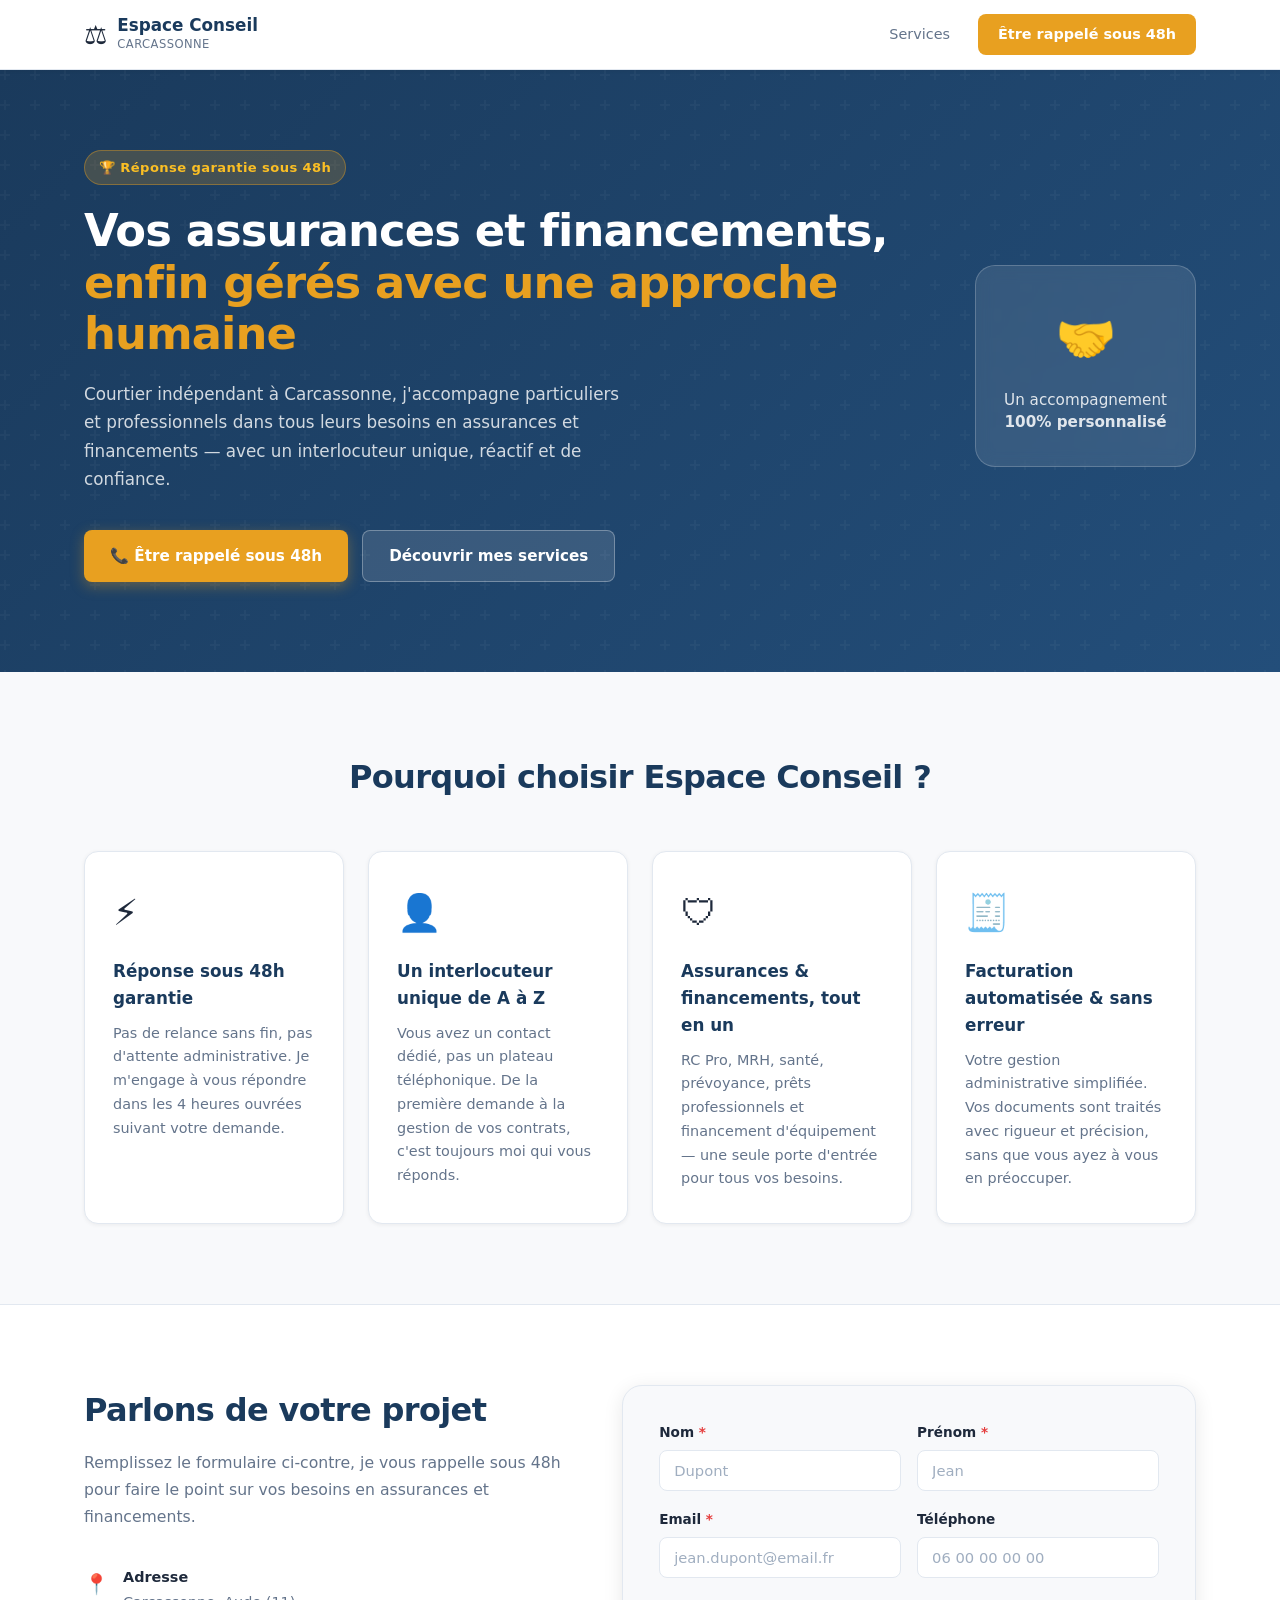
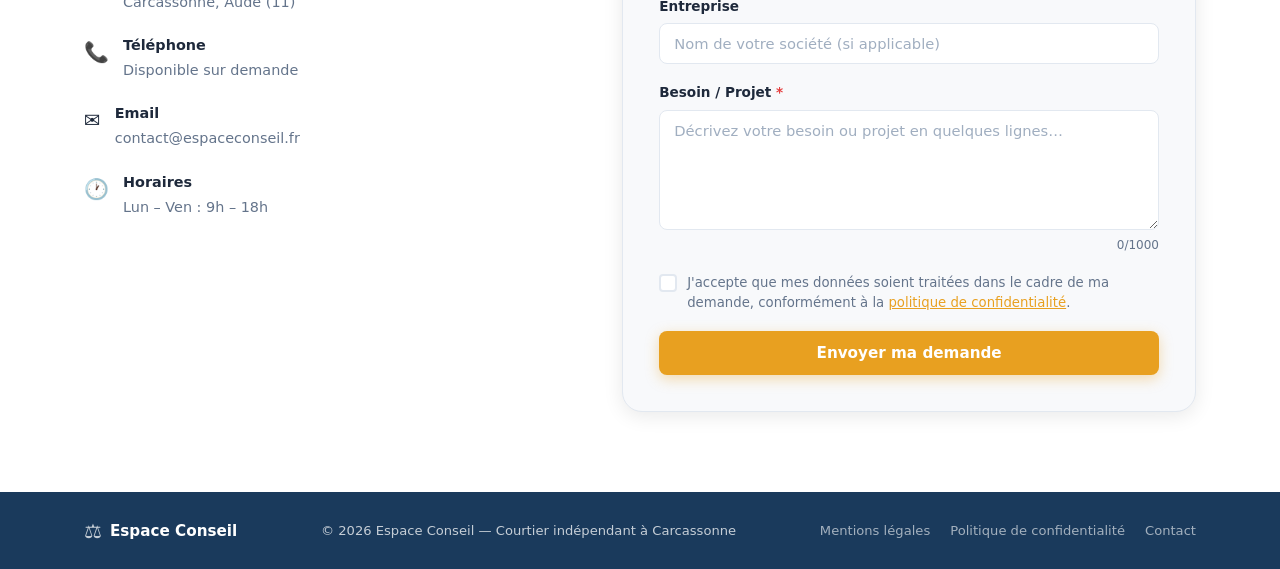
==== index.html @ a39fcbe2 "Initial commit — Espace Conseil landing page" ====
<!DOCTYPE html>
<html lang="fr">
<head>
  <meta charset="UTF-8" />
  <meta name="viewport" content="width=device-width, initial-scale=1.0" />
  <title>Espace Conseil — Courtier en Assurances & Financements à Carcassonne</title>
  <link rel="stylesheet" href="style.css" />
</head>
<body>

  <!-- HEADER -->
  <header class="header">
    <div class="container header__inner">
      <div class="logo">
        <span class="logo__icon">⚖</span>
        <div>
          <span class="logo__name">Espace Conseil</span>
          <span class="logo__tagline">Carcassonne</span>
        </div>
      </div>
      <nav class="nav">
        <a href="#services" class="nav__link">Services</a>
        <a href="#contact" class="nav__link nav__link--cta">Être rappelé sous 48h</a>
      </nav>
    </div>
  </header>

  <!-- HERO -->
  <section class="hero">
    <div class="container hero__inner">
      <div class="hero__content">
        <div class="hero__badge">🏆 Réponse garantie sous 48h</div>
        <h1 class="hero__title">
          Vos assurances et financements,<br />
          <span class="hero__title--accent">enfin gérés avec une approche humaine</span>
        </h1>
        <p class="hero__subtitle">
          Courtier indépendant à Carcassonne, j'accompagne particuliers et professionnels
          dans tous leurs besoins en assurances et financements — avec un interlocuteur
          unique, réactif et de confiance.
        </p>
        <div class="hero__actions">
          <a href="#contact" class="btn btn--primary">📞 Être rappelé sous 48h</a>
          <a href="#services" class="btn btn--secondary">Découvrir mes services</a>
        </div>
      </div>
      <div class="hero__visual">
        <div class="hero__card">
          <div class="hero__card-icon">🤝</div>
          <p>Un accompagnement<br /><strong>100% personnalisé</strong></p>
        </div>
      </div>
    </div>
  </section>

  <!-- TRUST BADGES -->
  <section class="trust" id="services">
    <div class="container">
      <h2 class="trust__title">Pourquoi choisir Espace Conseil ?</h2>
      <div class="trust__grid">

        <div class="trust__item">
          <div class="trust__icon">⚡</div>
          <h3 class="trust__item-title">Réponse sous 48h garantie</h3>
          <p class="trust__item-desc">
            Pas de relance sans fin, pas d'attente administrative. Je m'engage à vous
            répondre dans les 4 heures ouvrées suivant votre demande.
          </p>
        </div>

        <div class="trust__item">
          <div class="trust__icon">👤</div>
          <h3 class="trust__item-title">Un interlocuteur unique de A à Z</h3>
          <p class="trust__item-desc">
            Vous avez un contact dédié, pas un plateau téléphonique. De la première
            demande à la gestion de vos contrats, c'est toujours moi qui vous réponds.
          </p>
        </div>

        <div class="trust__item">
          <div class="trust__icon">🛡</div>
          <h3 class="trust__item-title">Assurances & financements, tout en un</h3>
          <p class="trust__item-desc">
            RC Pro, MRH, santé, prévoyance, prêts professionnels et financement
            d'équipement — une seule porte d'entrée pour tous vos besoins.
          </p>
        </div>

        <div class="trust__item">
          <div class="trust__icon">🧾</div>
          <h3 class="trust__item-title">Facturation automatisée & sans erreur</h3>
          <p class="trust__item-desc">
            Votre gestion administrative simplifiée. Vos documents sont traités avec
            rigueur et précision, sans que vous ayez à vous en préoccuper.
          </p>
        </div>

      </div>
    </div>
  </section>

  <!-- CONTACT FORM -->
  <section class="contact" id="contact">
    <div class="container contact__inner">
      <div class="contact__info">
        <h2 class="contact__title">Parlons de votre projet</h2>
        <p class="contact__subtitle">
          Remplissez le formulaire ci-contre, je vous rappelle sous 48h pour faire le
          point sur vos besoins en assurances et financements.
        </p>

        <div class="contact__details">
          <div class="contact__detail">
            <span class="contact__detail-icon">📍</span>
            <div>
              <strong>Adresse</strong>
              <p>Carcassonne, Aude (11)</p>
            </div>
          </div>
          <div class="contact__detail">
            <span class="contact__detail-icon">📞</span>
            <div>
              <strong>Téléphone</strong>
              <p><a href="tel:+33000000000">Disponible sur demande</a></p>
            </div>
          </div>
          <div class="contact__detail">
            <span class="contact__detail-icon">✉️</span>
            <div>
              <strong>Email</strong>
              <p><a href="mailto:contact@espaceconseil.fr">contact@espaceconseil.fr</a></p>
            </div>
          </div>
          <div class="contact__detail">
            <span class="contact__detail-icon">🕐</span>
            <div>
              <strong>Horaires</strong>
              <p>Lun – Ven : 9h – 18h</p>
            </div>
          </div>
        </div>
      </div>

      <div class="contact__form-wrapper">
        <form class="form" id="contactForm" novalidate>
          <div class="form__row">
            <div class="form__group">
              <label class="form__label" for="nom">Nom <span class="form__required">*</span></label>
              <input class="form__input" type="text" id="nom" name="nom" placeholder="Dupont" required />
            </div>
            <div class="form__group">
              <label class="form__label" for="prenom">Prénom <span class="form__required">*</span></label>
              <input class="form__input" type="text" id="prenom" name="prenom" placeholder="Jean" required />
            </div>
          </div>

          <div class="form__row">
            <div class="form__group">
              <label class="form__label" for="email">Email <span class="form__required">*</span></label>
              <input class="form__input" type="email" id="email" name="email" placeholder="jean.dupont@email.fr" required />
            </div>
            <div class="form__group">
              <label class="form__label" for="telephone">Téléphone</label>
              <input class="form__input" type="tel" id="telephone" name="telephone" placeholder="06 00 00 00 00" />
            </div>
          </div>

          <div class="form__group">
            <label class="form__label" for="entreprise">Entreprise</label>
            <input class="form__input" type="text" id="entreprise" name="entreprise" placeholder="Nom de votre société (si applicable)" />
          </div>

          <div class="form__group">
            <label class="form__label" for="besoin">Besoin / Projet <span class="form__required">*</span></label>
            <textarea
              class="form__input form__textarea"
              id="besoin"
              name="besoin"
              placeholder="Décrivez votre besoin ou projet en quelques lignes…"
              maxlength="1000"
              required
            ></textarea>
            <span class="form__counter"><span id="charCount">0</span>/1000</span>
          </div>

          <div class="form__group form__group--checkbox">
            <label class="form__checkbox-label">
              <input class="form__checkbox" type="checkbox" id="rgpd" name="rgpd" required />
              <span class="form__checkbox-custom"></span>
              <span class="form__checkbox-text">
                J'accepte que mes données soient traitées dans le cadre de ma demande,
                conformément à la <a href="#" class="form__link">politique de confidentialité</a>.
              </span>
            </label>
          </div>

          <button class="btn btn--primary btn--full" type="submit" id="submitBtn">
            <span class="btn__text">Envoyer ma demande</span>
            <span class="btn__loader" hidden>⏳ Envoi en cours…</span>
          </button>

          <div class="form__success" id="formSuccess" hidden>
            ✅ Votre demande a bien été envoyée ! Je vous recontacte sous 48h.
          </div>
          <div class="form__error" id="formError" hidden>
            ❌ Une erreur est survenue. Veuillez réessayer ou m'écrire directement par email.
          </div>
        </form>
      </div>
    </div>
  </section>

  <!-- FOOTER -->
  <footer class="footer">
    <div class="container footer__inner">
      <div class="footer__brand">
        <span class="logo__icon">⚖</span>
        <span class="logo__name">Espace Conseil</span>
      </div>
      <p class="footer__copy">© 2026 Espace Conseil — Courtier indépendant à Carcassonne</p>
      <nav class="footer__nav">
        <a href="#" class="footer__link">Mentions légales</a>
        <a href="#" class="footer__link">Politique de confidentialité</a>
        <a href="#contact" class="footer__link">Contact</a>
      </nav>
    </div>
  </footer>

  <script src="script.js"></script>
</body>
</html>
---- style.css ----
/* =============================================
   RESET & BASE
   ============================================= */
*, *::before, *::after { box-sizing: border-box; margin: 0; padding: 0; }

:root {
  --color-primary:    #1a3a5c;
  --color-primary-d:  #122944;
  --color-accent:     #e8a020;
  --color-accent-d:   #c8880e;
  --color-bg:         #f8f9fb;
  --color-surface:    #ffffff;
  --color-text:       #1e293b;
  --color-muted:      #64748b;
  --color-border:     #e2e8f0;
  --radius-sm:        8px;
  --radius-md:        14px;
  --radius-lg:        20px;
  --shadow-sm:        0 1px 4px rgba(0,0,0,.06);
  --shadow-md:        0 4px 20px rgba(0,0,0,.09);
  --shadow-lg:        0 12px 40px rgba(0,0,0,.13);
  --font:             system-ui, -apple-system, 'Segoe UI', sans-serif;
  --transition:       .2s ease;
}

html { scroll-behavior: smooth; }

body {
  font-family: var(--font);
  color: var(--color-text);
  background: var(--color-bg);
  line-height: 1.6;
  -webkit-font-smoothing: antialiased;
}

a { color: inherit; text-decoration: none; }

/* =============================================
   LAYOUT
   ============================================= */
.container {
  width: 100%;
  max-width: 1160px;
  margin-inline: auto;
  padding-inline: 24px;
}

/* =============================================
   HEADER
   ============================================= */
.header {
  position: sticky;
  top: 0;
  z-index: 100;
  background: rgba(255,255,255,.92);
  backdrop-filter: blur(12px);
  border-bottom: 1px solid var(--color-border);
  box-shadow: var(--shadow-sm);
}

.header__inner {
  display: flex;
  align-items: center;
  justify-content: space-between;
  padding-block: 14px;
}

.logo {
  display: flex;
  align-items: center;
  gap: 10px;
}

.logo__icon {
  font-size: 26px;
  line-height: 1;
}

.logo__name {
  display: block;
  font-weight: 700;
  font-size: 1.05rem;
  color: var(--color-primary);
  line-height: 1.2;
}

.logo__tagline {
  display: block;
  font-size: .72rem;
  color: var(--color-muted);
  letter-spacing: .04em;
  text-transform: uppercase;
}

.nav {
  display: flex;
  align-items: center;
  gap: 28px;
}

.nav__link {
  font-size: .9rem;
  font-weight: 500;
  color: var(--color-muted);
  transition: color var(--transition);
}

.nav__link:hover { color: var(--color-primary); }

.nav__link--cta {
  background: var(--color-accent);
  color: #fff;
  padding: 9px 20px;
  border-radius: var(--radius-sm);
  font-weight: 600;
  transition: background var(--transition), transform var(--transition);
}

.nav__link--cta:hover {
  background: var(--color-accent-d);
  color: #fff;
  transform: translateY(-1px);
}

/* =============================================
   HERO
   ============================================= */
.hero {
  background: linear-gradient(135deg, var(--color-primary) 0%, #234e7a 100%);
  color: #fff;
  padding: 80px 0 90px;
  position: relative;
  overflow: hidden;
}

.hero::before {
  content: '';
  position: absolute;
  inset: 0;
  background: url("data:image/svg+xml,%3Csvg width='60' height='60' viewBox='0 0 60 60' xmlns='http://www.w3.org/2000/svg'%3E%3Cg fill='none' fill-rule='evenodd'%3E%3Cg fill='%23ffffff' fill-opacity='0.03'%3E%3Cpath d='M36 34v-4h-2v4h-4v2h4v4h2v-4h4v-2h-4zm0-30V0h-2v4h-4v2h4v4h2V6h4V4h-4zM6 34v-4H4v4H0v2h4v4h2v-4h4v-2H6zM6 4V0H4v4H0v2h4v4h2V6h4V4H6z'/%3E%3C/g%3E%3C/g%3E%3C/svg%3E");
  pointer-events: none;
}

.hero__inner {
  display: grid;
  grid-template-columns: 1fr auto;
  gap: 48px;
  align-items: center;
  position: relative;
}

.hero__badge {
  display: inline-flex;
  align-items: center;
  gap: 6px;
  background: rgba(232,160,32,.2);
  border: 1px solid rgba(232,160,32,.4);
  color: #fbbf24;
  font-size: .82rem;
  font-weight: 600;
  padding: 6px 14px;
  border-radius: 99px;
  margin-bottom: 20px;
  letter-spacing: .03em;
}

.hero__title {
  font-size: clamp(1.8rem, 3.5vw, 2.9rem);
  font-weight: 800;
  line-height: 1.15;
  margin-bottom: 20px;
  letter-spacing: -.02em;
}

.hero__title--accent {
  color: var(--color-accent);
}

.hero__subtitle {
  font-size: 1.05rem;
  color: rgba(255,255,255,.8);
  max-width: 540px;
  margin-bottom: 36px;
  line-height: 1.7;
}

.hero__actions {
  display: flex;
  gap: 14px;
  flex-wrap: wrap;
}

.hero__visual {
  display: flex;
  justify-content: center;
}

.hero__card {
  background: rgba(255,255,255,.1);
  border: 1px solid rgba(255,255,255,.2);
  border-radius: var(--radius-lg);
  padding: 32px 28px;
  text-align: center;
  backdrop-filter: blur(8px);
  color: #fff;
  min-width: 180px;
}

.hero__card-icon {
  font-size: 48px;
  margin-bottom: 14px;
}

.hero__card p {
  font-size: .95rem;
  line-height: 1.5;
  color: rgba(255,255,255,.85);
}

/* =============================================
   BUTTONS
   ============================================= */
.btn {
  display: inline-flex;
  align-items: center;
  justify-content: center;
  gap: 8px;
  padding: 13px 26px;
  border-radius: var(--radius-sm);
  font-family: var(--font);
  font-size: .95rem;
  font-weight: 600;
  cursor: pointer;
  border: none;
  transition: background var(--transition), transform var(--transition), box-shadow var(--transition);
  text-decoration: none;
}

.btn--primary {
  background: var(--color-accent);
  color: #fff;
  box-shadow: 0 4px 14px rgba(232,160,32,.35);
}

.btn--primary:hover {
  background: var(--color-accent-d);
  transform: translateY(-2px);
  box-shadow: 0 6px 20px rgba(232,160,32,.45);
}

.btn--secondary {
  background: rgba(255,255,255,.12);
  color: #fff;
  border: 1px solid rgba(255,255,255,.3);
}

.btn--secondary:hover {
  background: rgba(255,255,255,.22);
  transform: translateY(-2px);
}

.btn--full { width: 100%; }

.btn:disabled {
  opacity: .6;
  cursor: not-allowed;
  transform: none !important;
}

/* =============================================
   TRUST
   ============================================= */
.trust {
  padding: 80px 0;
}

.trust__title {
  text-align: center;
  font-size: clamp(1.4rem, 2.5vw, 2rem);
  font-weight: 700;
  color: var(--color-primary);
  margin-bottom: 48px;
  letter-spacing: -.02em;
}

.trust__grid {
  display: grid;
  grid-template-columns: repeat(auto-fit, minmax(240px, 1fr));
  gap: 24px;
}

.trust__item {
  background: var(--color-surface);
  border: 1px solid var(--color-border);
  border-radius: var(--radius-md);
  padding: 32px 28px;
  box-shadow: var(--shadow-sm);
  transition: box-shadow var(--transition), transform var(--transition);
}

.trust__item:hover {
  box-shadow: var(--shadow-md);
  transform: translateY(-3px);
}

.trust__icon {
  font-size: 36px;
  margin-bottom: 16px;
  display: block;
}

.trust__item-title {
  font-size: 1.05rem;
  font-weight: 700;
  color: var(--color-primary);
  margin-bottom: 10px;
}

.trust__item-desc {
  font-size: .9rem;
  color: var(--color-muted);
  line-height: 1.65;
}

/* =============================================
   CONTACT SECTION
   ============================================= */
.contact {
  background: var(--color-surface);
  padding: 80px 0;
  border-top: 1px solid var(--color-border);
}

.contact__inner {
  display: grid;
  grid-template-columns: 1fr 1.2fr;
  gap: 60px;
  align-items: start;
}

.contact__title {
  font-size: clamp(1.5rem, 2.5vw, 2rem);
  font-weight: 700;
  color: var(--color-primary);
  margin-bottom: 14px;
  letter-spacing: -.02em;
}

.contact__subtitle {
  font-size: .98rem;
  color: var(--color-muted);
  line-height: 1.7;
  margin-bottom: 36px;
}

.contact__details {
  display: flex;
  flex-direction: column;
  gap: 20px;
}

.contact__detail {
  display: flex;
  align-items: flex-start;
  gap: 14px;
}

.contact__detail-icon {
  font-size: 20px;
  flex-shrink: 0;
  margin-top: 2px;
}

.contact__detail strong {
  display: block;
  font-weight: 600;
  font-size: .9rem;
  color: var(--color-text);
  margin-bottom: 2px;
}

.contact__detail p,
.contact__detail a {
  font-size: .9rem;
  color: var(--color-muted);
}

.contact__detail a:hover { color: var(--color-accent); }

/* =============================================
   FORM
   ============================================= */
.contact__form-wrapper {
  background: var(--color-bg);
  border: 1px solid var(--color-border);
  border-radius: var(--radius-lg);
  padding: 36px;
  box-shadow: var(--shadow-md);
}

.form { display: flex; flex-direction: column; gap: 18px; }

.form__row {
  display: grid;
  grid-template-columns: 1fr 1fr;
  gap: 16px;
}

.form__group { display: flex; flex-direction: column; gap: 6px; position: relative; }

.form__label {
  font-size: .85rem;
  font-weight: 600;
  color: var(--color-text);
}

.form__required { color: #e53e3e; }

.form__input {
  width: 100%;
  padding: 11px 14px;
  border: 1.5px solid var(--color-border);
  border-radius: var(--radius-sm);
  font-family: var(--font);
  font-size: .92rem;
  color: var(--color-text);
  background: var(--color-surface);
  transition: border-color var(--transition), box-shadow var(--transition);
  outline: none;
}

.form__input:focus {
  border-color: var(--color-primary);
  box-shadow: 0 0 0 3px rgba(26,58,92,.12);
}

.form__input::placeholder { color: #a0aec0; }

.form__textarea {
  min-height: 120px;
  resize: vertical;
  font-family: var(--font);
}

.form__counter {
  font-size: .75rem;
  color: var(--color-muted);
  text-align: right;
}

/* Checkbox */
.form__group--checkbox { flex-direction: row; align-items: flex-start; }

.form__checkbox-label {
  display: flex;
  align-items: flex-start;
  gap: 10px;
  cursor: pointer;
}

.form__checkbox { position: absolute; opacity: 0; width: 0; height: 0; }

.form__checkbox-custom {
  flex-shrink: 0;
  width: 18px;
  height: 18px;
  border: 2px solid var(--color-border);
  border-radius: 4px;
  background: var(--color-surface);
  transition: all var(--transition);
  display: flex;
  align-items: center;
  justify-content: center;
  margin-top: 1px;
}

.form__checkbox:checked + .form__checkbox-custom {
  background: var(--color-primary);
  border-color: var(--color-primary);
}

.form__checkbox:checked + .form__checkbox-custom::after {
  content: '✓';
  color: #fff;
  font-size: 11px;
  font-weight: 700;
}

.form__checkbox-text {
  font-size: .83rem;
  color: var(--color-muted);
  line-height: 1.5;
}

.form__link { color: var(--color-accent); text-decoration: underline; }

/* Success / Error */
.form__success, .form__error {
  padding: 14px 18px;
  border-radius: var(--radius-sm);
  font-size: .92rem;
  font-weight: 500;
  text-align: center;
}

.form__success {
  background: #f0fdf4;
  color: #166534;
  border: 1px solid #bbf7d0;
}

.form__error {
  background: #fef2f2;
  color: #991b1b;
  border: 1px solid #fecaca;
}

/* =============================================
   FOOTER
   ============================================= */
.footer {
  background: var(--color-primary);
  color: rgba(255,255,255,.75);
  padding: 28px 0;
}

.footer__inner {
  display: flex;
  align-items: center;
  justify-content: space-between;
  flex-wrap: wrap;
  gap: 16px;
}

.footer__brand {
  display: flex;
  align-items: center;
  gap: 8px;
  font-size: 1rem;
}

.footer__brand .logo__icon { font-size: 20px; }
.footer__brand .logo__name { color: #fff; font-weight: 600; font-size: .95rem; }

.footer__copy { font-size: .82rem; }

.footer__nav { display: flex; gap: 20px; flex-wrap: wrap; }

.footer__link {
  font-size: .82rem;
  color: rgba(255,255,255,.6);
  transition: color var(--transition);
}

.footer__link:hover { color: #fff; }

/* =============================================
   RESPONSIVE
   ============================================= */
@media (max-width: 900px) {
  .hero__inner { grid-template-columns: 1fr; }
  .hero__visual { display: none; }
  .contact__inner { grid-template-columns: 1fr; gap: 40px; }
}

@media (max-width: 640px) {
  .hero { padding: 60px 0 70px; }
  .trust { padding: 60px 0; }
  .contact { padding: 60px 0; }
  .form__row { grid-template-columns: 1fr; }
  .nav .nav__link:not(.nav__link--cta) { display: none; }
  .footer__inner { flex-direction: column; text-align: center; }
  .footer__nav { justify-content: center; }
  .contact__form-wrapper { padding: 24px 18px; }
}
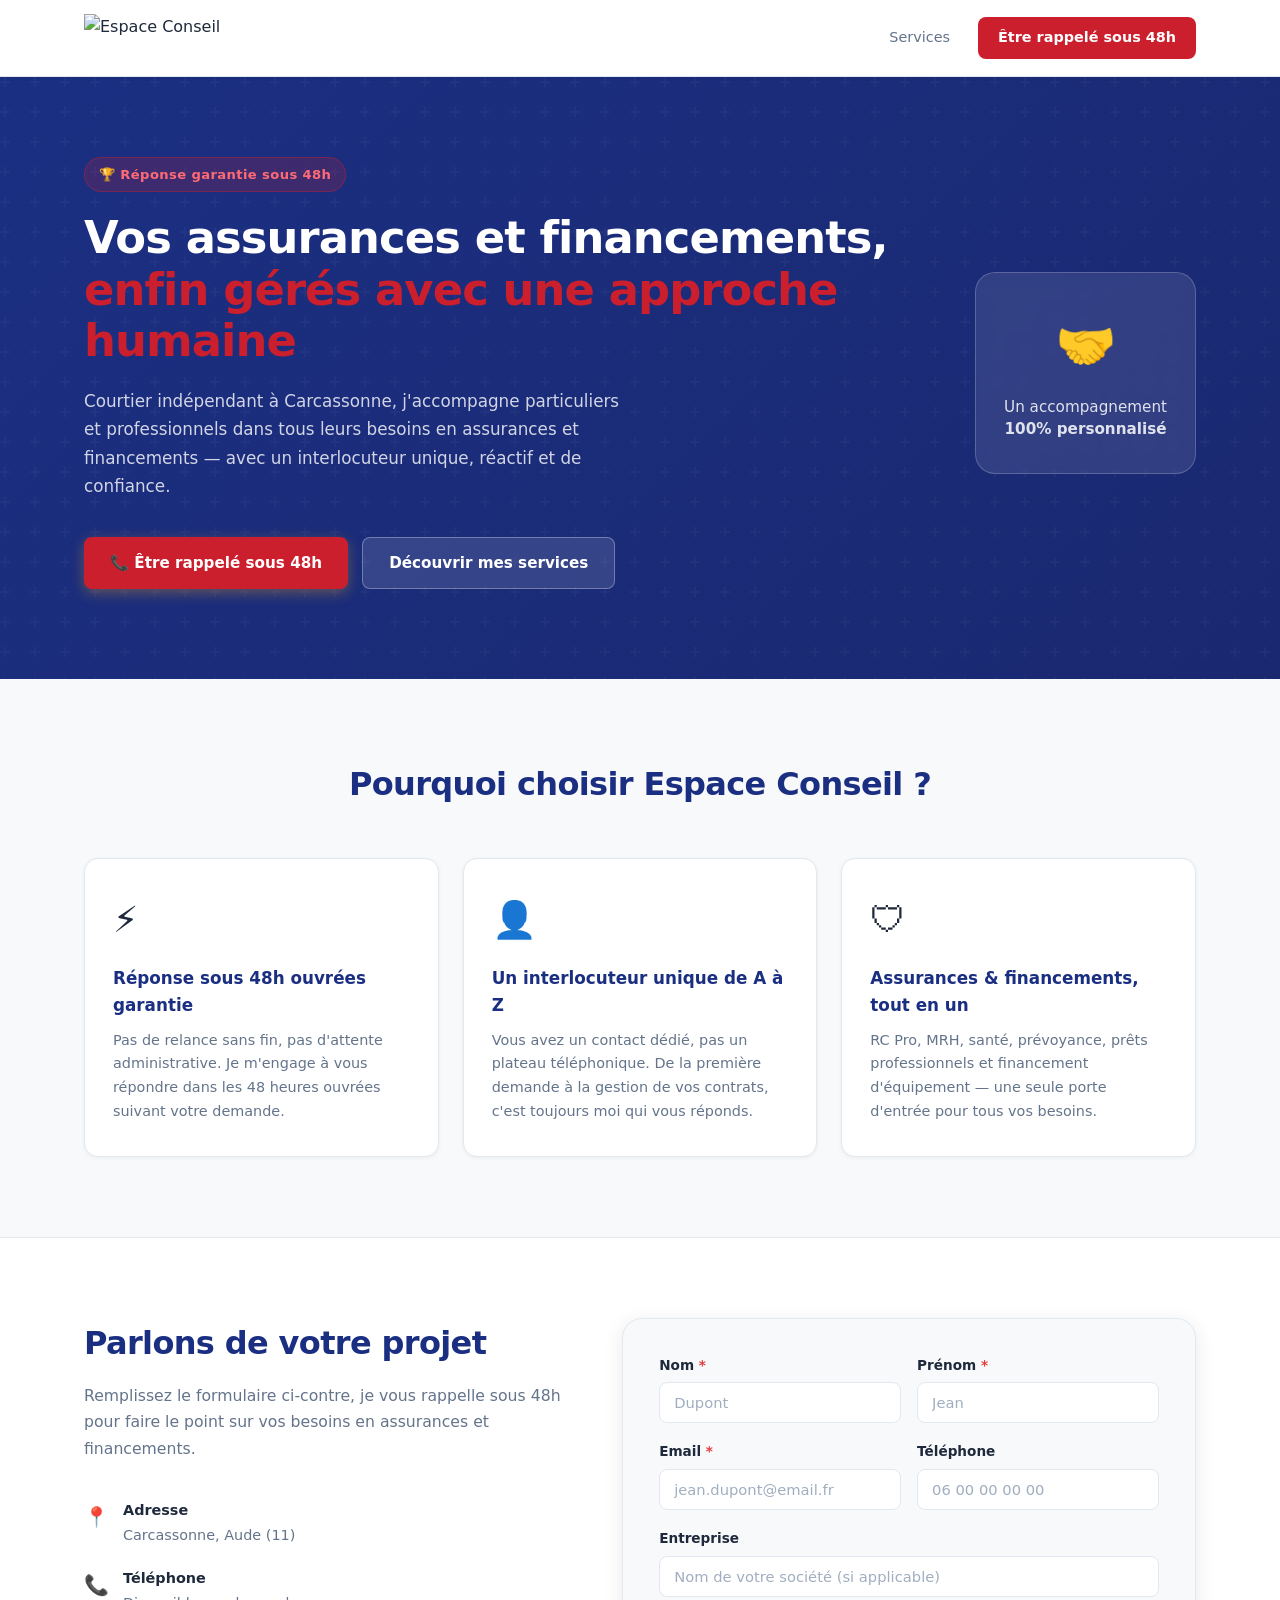
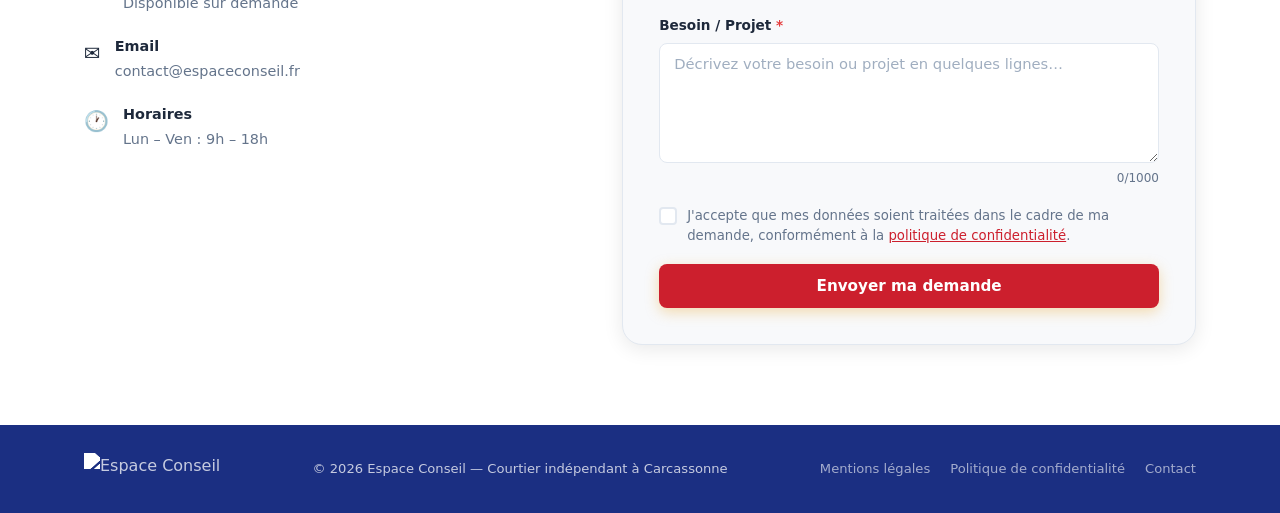
==== commit e8438e80: "Couleurs logo (bleu marine + rouge), suppr. facturation, fix 48h ouvrées" ====
--- a/index.html
+++ b/index.html
@@ -12,11 +12,7 @@
   <header class="header">
     <div class="container header__inner">
       <div class="logo">
-        <span class="logo__icon">⚖</span>
-        <div>
-          <span class="logo__name">Espace Conseil</span>
-          <span class="logo__tagline">Carcassonne</span>
-        </div>
+        <img src="logo.png" alt="Espace Conseil" class="logo__img" />
       </div>
       <nav class="nav">
         <a href="#services" class="nav__link">Services</a>
@@ -61,10 +57,10 @@
 
         <div class="trust__item">
           <div class="trust__icon">⚡</div>
-          <h3 class="trust__item-title">Réponse sous 48h garantie</h3>
+          <h3 class="trust__item-title">Réponse sous 48h ouvrées garantie</h3>
           <p class="trust__item-desc">
             Pas de relance sans fin, pas d'attente administrative. Je m'engage à vous
-            répondre dans les 4 heures ouvrées suivant votre demande.
+            répondre dans les 48 heures ouvrées suivant votre demande.
           </p>
         </div>
 
@@ -83,15 +79,6 @@
           <p class="trust__item-desc">
             RC Pro, MRH, santé, prévoyance, prêts professionnels et financement
             d'équipement — une seule porte d'entrée pour tous vos besoins.
-          </p>
-        </div>
-
-        <div class="trust__item">
-          <div class="trust__icon">🧾</div>
-          <h3 class="trust__item-title">Facturation automatisée & sans erreur</h3>
-          <p class="trust__item-desc">
-            Votre gestion administrative simplifiée. Vos documents sont traités avec
-            rigueur et précision, sans que vous ayez à vous en préoccuper.
           </p>
         </div>
 
@@ -214,8 +201,7 @@
   <footer class="footer">
     <div class="container footer__inner">
       <div class="footer__brand">
-        <span class="logo__icon">⚖</span>
-        <span class="logo__name">Espace Conseil</span>
+        <img src="logo.png" alt="Espace Conseil" class="footer__logo" />
       </div>
       <p class="footer__copy">© 2026 Espace Conseil — Courtier indépendant à Carcassonne</p>
       <nav class="footer__nav">
--- a/style.css
+++ b/style.css
@@ -4,10 +4,10 @@
 *, *::before, *::after { box-sizing: border-box; margin: 0; padding: 0; }
 
 :root {
-  --color-primary:    #1a3a5c;
-  --color-primary-d:  #122944;
-  --color-accent:     #e8a020;
-  --color-accent-d:   #c8880e;
+  --color-primary:    #1b2f82;
+  --color-primary-d:  #122268;
+  --color-accent:     #cc1f2d;
+  --color-accent-d:   #a8161f;
   --color-bg:         #f8f9fb;
   --color-surface:    #ffffff;
   --color-text:       #1e293b;
@@ -71,25 +71,17 @@
   gap: 10px;
 }
 
-.logo__icon {
-  font-size: 26px;
-  line-height: 1;
-}
-
-.logo__name {
+.logo__img {
+  height: 48px;
+  width: auto;
   display: block;
-  font-weight: 700;
-  font-size: 1.05rem;
-  color: var(--color-primary);
-  line-height: 1.2;
-}
-
-.logo__tagline {
+}
+
+.footer__logo {
+  height: 32px;
+  width: auto;
   display: block;
-  font-size: .72rem;
-  color: var(--color-muted);
-  letter-spacing: .04em;
-  text-transform: uppercase;
+  filter: brightness(0) invert(1);
 }
 
 .nav {
@@ -126,7 +118,7 @@
    HERO
    ============================================= */
 .hero {
-  background: linear-gradient(135deg, var(--color-primary) 0%, #234e7a 100%);
+  background: linear-gradient(135deg, var(--color-primary) 0%, #1a2870 100%);
   color: #fff;
   padding: 80px 0 90px;
   position: relative;
@@ -153,9 +145,9 @@
   display: inline-flex;
   align-items: center;
   gap: 6px;
-  background: rgba(232,160,32,.2);
-  border: 1px solid rgba(232,160,32,.4);
-  color: #fbbf24;
+  background: rgba(204,31,45,.2);
+  border: 1px solid rgba(204,31,45,.4);
+  color: #ff6b75;
   font-size: .82rem;
   font-weight: 600;
   padding: 6px 14px;
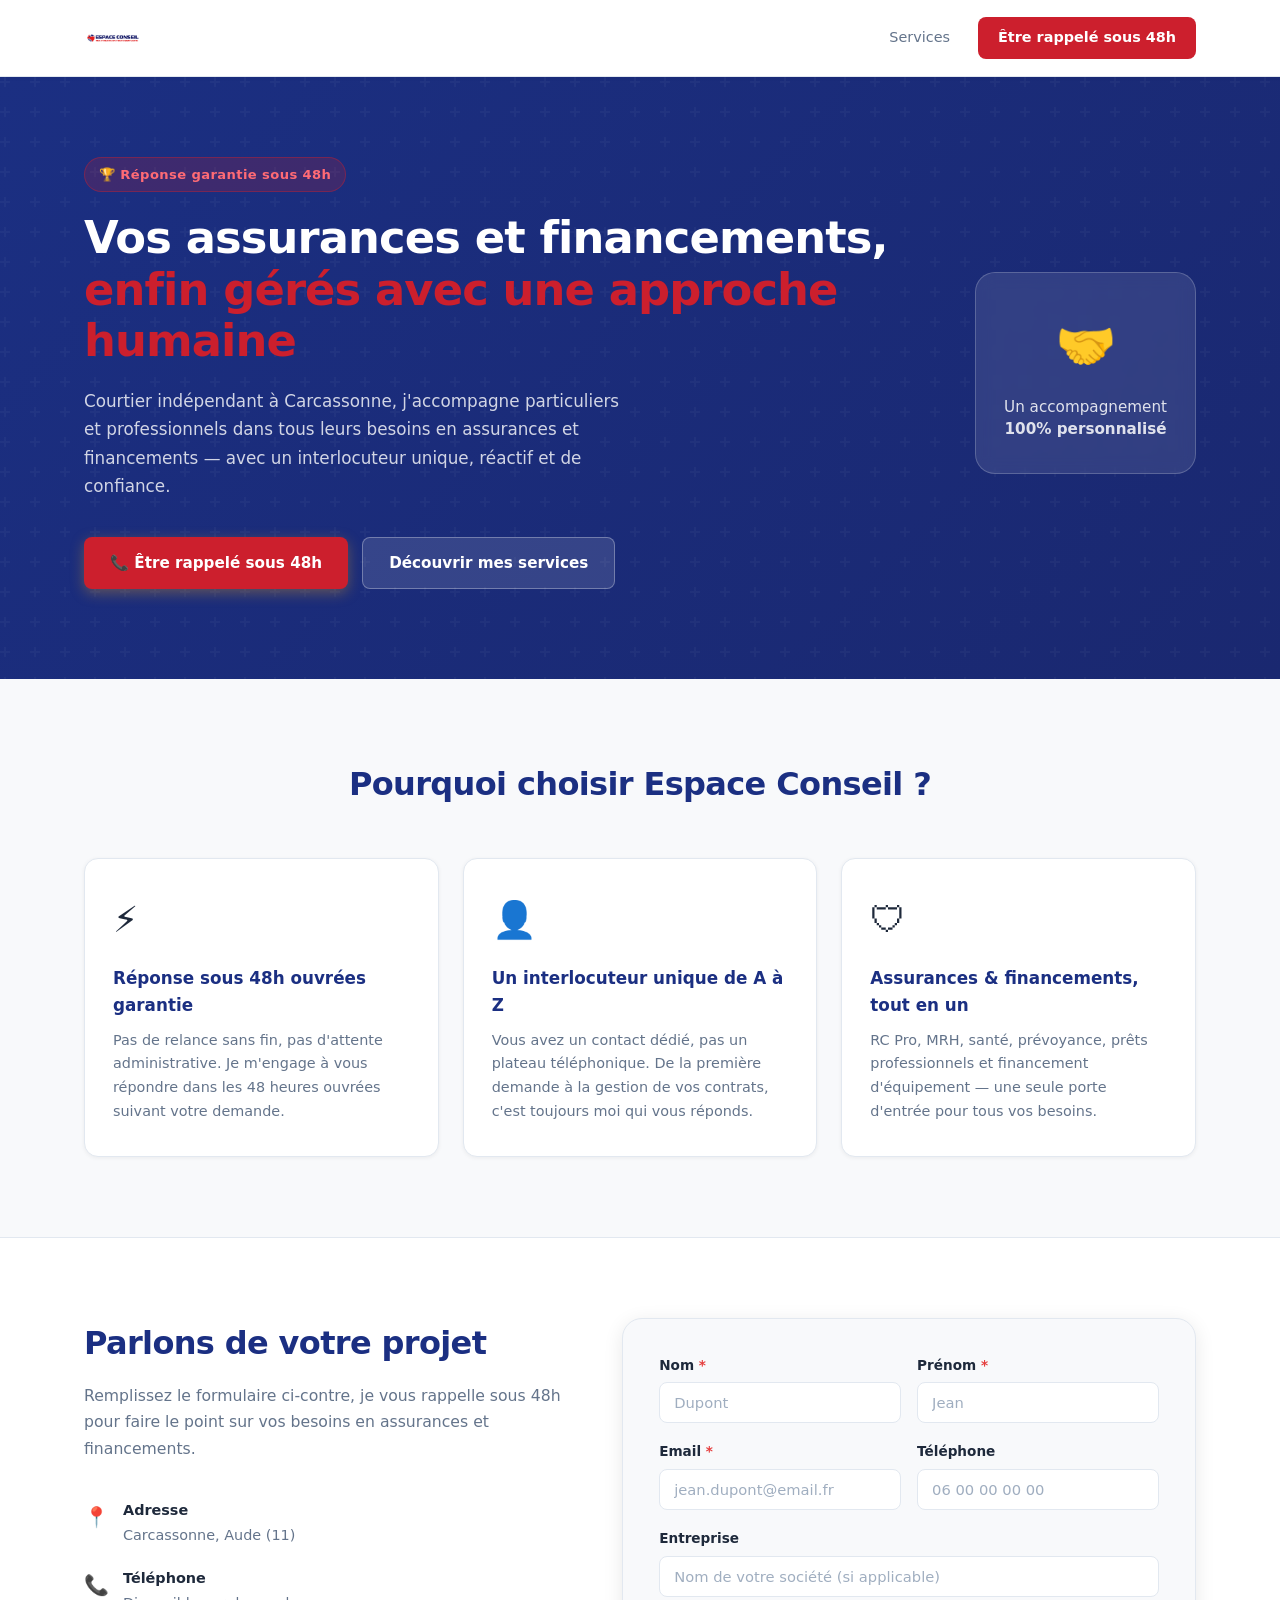
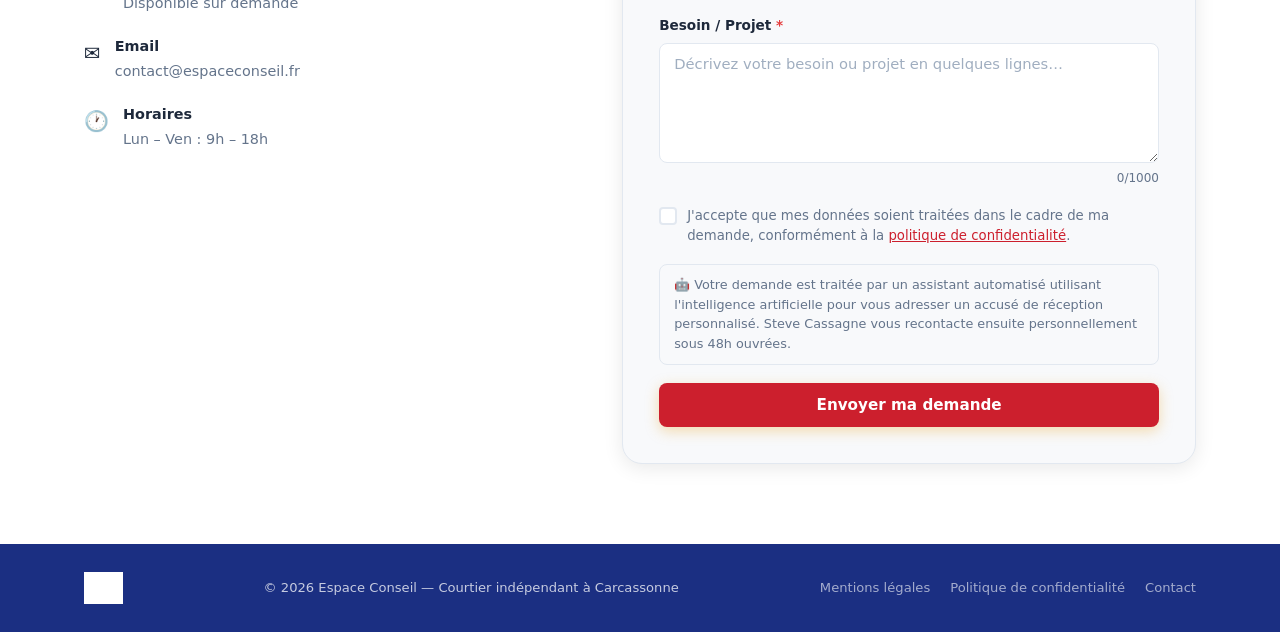
==== commit 517004b4: "RGPD : politique de confidentialité, procédure interne, mention IA formulaire" ====
--- a/index.html
+++ b/index.html
@@ -176,10 +176,14 @@
               <span class="form__checkbox-custom"></span>
               <span class="form__checkbox-text">
                 J'accepte que mes données soient traitées dans le cadre de ma demande,
-                conformément à la <a href="#" class="form__link">politique de confidentialité</a>.
+                conformément à la <a href="privacy.html" class="form__link" target="_blank">politique de confidentialité</a>.
               </span>
             </label>
           </div>
+
+          <p class="form__ai-notice">
+            🤖 Votre demande est traitée par un assistant automatisé utilisant l'intelligence artificielle pour vous adresser un accusé de réception personnalisé. Steve Cassagne vous recontacte ensuite personnellement sous 48h ouvrées.
+          </p>
 
           <button class="btn btn--primary btn--full" type="submit" id="submitBtn">
             <span class="btn__text">Envoyer ma demande</span>
@@ -206,7 +210,7 @@
       <p class="footer__copy">© 2026 Espace Conseil — Courtier indépendant à Carcassonne</p>
       <nav class="footer__nav">
         <a href="#" class="footer__link">Mentions légales</a>
-        <a href="#" class="footer__link">Politique de confidentialité</a>
+        <a href="privacy.html" class="footer__link">Politique de confidentialité</a>
         <a href="#contact" class="footer__link">Contact</a>
       </nav>
     </div>
--- a/style.css
+++ b/style.css
@@ -486,6 +486,17 @@
 
 .form__link { color: var(--color-accent); text-decoration: underline; }
 
+/* AI notice */
+.form__ai-notice {
+  font-size: .8rem;
+  color: var(--color-muted);
+  background: #f8f9fb;
+  border: 1px solid var(--color-border);
+  border-radius: var(--radius-sm);
+  padding: 10px 14px;
+  line-height: 1.55;
+}
+
 /* Success / Error */
 .form__success, .form__error {
   padding: 14px 18px;
